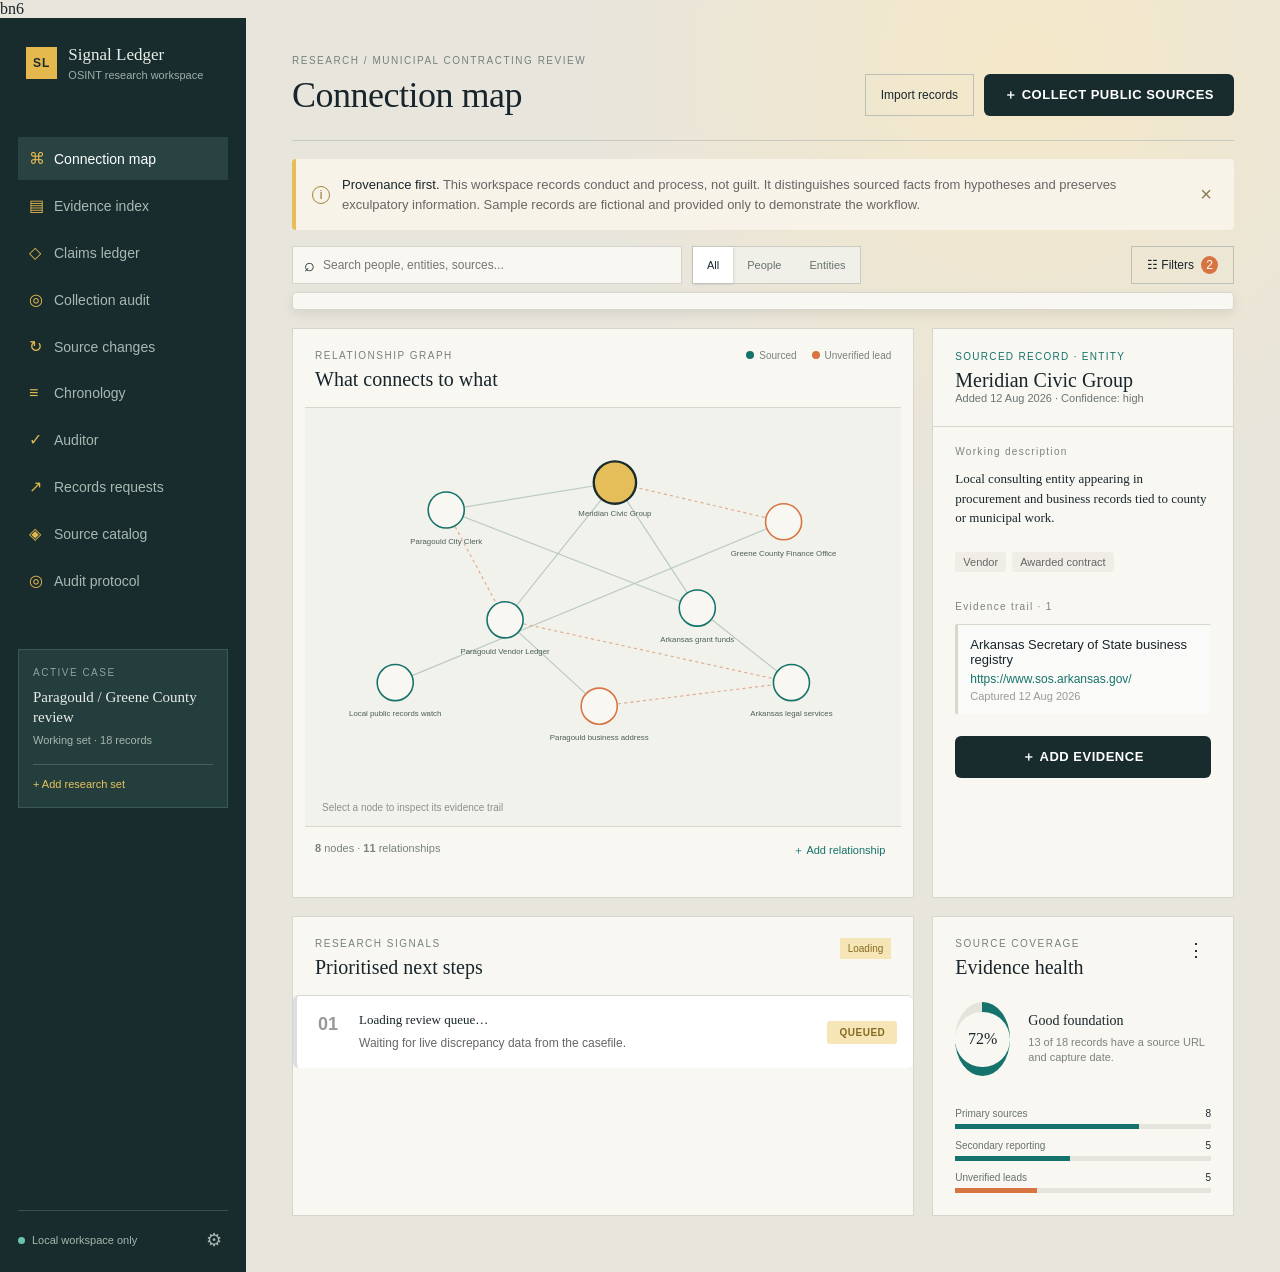
==== index.html @ 36842130 "Initial commit - Corruption Mapper" ====
bn6 <!doctype html>
<html lang="en">
<head>
  <meta charset="UTF-8">
  <meta name="viewport" content="width=device-width, initial-scale=1.0">
  <meta name="description" content="A provenance-first OSINT research workspace for mapping public-record relationships.">
  <title>Signal Ledger | OSINT research workspace</title>
  <link rel="stylesheet" href="style.css">
  <link rel="stylesheet" href="style-professional.css">
  <style>
    .full-view{min-height:500px}.table-wrap{overflow-x:auto;padding:0 22px 22px}table{width:100%;border-collapse:collapse;font:12px Arial,sans-serif;text-align:left}th{font-size:10px;letter-spacing:1px;color:#7b837d;text-transform:uppercase;padding:12px 10px;border-top:1px solid var(--line);border-bottom:1px solid var(--line)}td{padding:16px 10px;border-bottom:1px solid var(--line);color:#65706b;white-space:nowrap}td strong{display:block;color:var(--ink);font-weight:normal}td small{display:block;color:#8a918d;margin-top:5px}.table-status{padding:5px 7px;font-size:10px}.table-status.sourced{background:#dcede5;color:#17675f}.table-status.review{background:#f5e5b7;color:#876a20}.request-grid{display:grid;grid-template-columns:repeat(3,1fr);border-top:1px solid var(--line);margin:0 22px}.request-grid article{padding:24px 20px 26px 0;margin-right:20px;border-right:1px solid var(--line)}.request-grid article:last-child{border-right:0;margin-right:0}.request-step{font:11px Arial,sans-serif;color:#b4a176}.request-grid h3{font-size:18px;font-weight:normal;margin:13px 0 8px}.request-grid p{font:12px/1.55 Arial,sans-serif;color:#707a75;min-height:76px}.request-note{margin:7px 22px 22px;padding:16px;background:#f5edcf;border-left:3px solid #d5a942;font:12px/1.5 Arial,sans-serif;color:#606861}.request-note strong{display:block;color:var(--ink);margin-bottom:5px}.protocol-list{margin:0 22px;border-top:1px solid var(--line)}.protocol-list article{display:flex;gap:20px;align-items:start;padding:18px 0;border-bottom:1px solid var(--line)}.protocol-list article>span{font:11px Arial,sans-serif;color:#b4a176;padding-top:3px}.protocol-list h3{font-size:16px;font-weight:normal;margin:0 0 5px}.protocol-list p{font:12px/1.5 Arial,sans-serif;color:#707a75;margin:0;max-width:720px}.protocol-list .quiet-button{margin-left:auto;white-space:nowrap;padding:8px 10px}@media(max-width:650px){.request-grid{grid-template-columns:1fr}.request-grid article{border-right:0;border-bottom:1px solid var(--line);margin:0;padding-right:0}.request-grid article:last-child{border-bottom:0}.request-grid p{min-height:0}.protocol-list article{display:block}.protocol-list .quiet-button{margin-top:12px}}
  </style>
  <style>
    .search-results{background:var(--paper);border:1px solid var(--line);margin:-10px 0 18px;padding:8px;display:grid;gap:4px;font:11px Arial,sans-serif}.search-result{border:0;border-bottom:1px solid var(--line);background:transparent;text-align:left;padding:9px;cursor:pointer}.search-result:last-child{border-bottom:0}.search-result strong{display:block;color:var(--ink);font-weight:normal}.search-result small{display:block;color:var(--muted);margin-top:3px}.search-results>span{padding:9px;color:var(--muted)}
  </style>
</head>
<body>
  <div id="evidence-modal" class="modal" hidden>
    <div class="modal-content">
      <span class="modal-close">×</span>
      <h2>Add Evidence Record</h2>
      <form id="evidence-form">
        <div class="form-group">
          <label for="evidence-title">Record Title</label>
          <input type="text" id="evidence-title" name="title" placeholder="e.g., City Council Minutes 2026-08" required>
        </div>
        <div class="form-group">
          <label for="evidence-url">Source URL or Document Path</label>
          <input type="url" id="evidence-url" name="url" placeholder="https://example.com/document">
        </div>
        <div class="form-group">
          <label for="evidence-summary">Summary</label>
          <textarea id="evidence-summary" name="summary" placeholder="Brief description of what this record contains and why it matters to your research." rows="3"></textarea>
        </div>
        <div class="form-row">
          <div class="form-group"><label for="evidence-citation-page">Page or timestamp</label><input id="evidence-citation-page" name="citation_page" placeholder="e.g., p. 4 or 12:41"></div>
          <div class="form-group"><label for="evidence-citation-section">Section or item</label><input id="evidence-citation-section" name="citation_section" placeholder="e.g., Agenda item 7"></div>
        </div>
        <div class="form-group"><label for="evidence-citation-excerpt">Exact excerpt</label><textarea id="evidence-citation-excerpt" name="citation_excerpt" placeholder="Quote only the relevant passage; preserve the original record separately." rows="2"></textarea></div>
        <div class="form-group"><label for="evidence-location-label">Public location reference</label><input id="evidence-location-label" name="location_label" placeholder="Public building, parcel, intersection, or map feature"></div>
        <div class="form-row"><div class="form-group"><label for="evidence-latitude">Latitude</label><input id="evidence-latitude" name="latitude" inputmode="decimal" placeholder="e.g., 36.055"></div><div class="form-group"><label for="evidence-longitude">Longitude</label><input id="evidence-longitude" name="longitude" inputmode="decimal" placeholder="e.g., -90.490"></div></div>
        <div class="form-row"><div class="form-group"><label for="evidence-geographic-source">Map or imagery source URL</label><input id="evidence-geographic-source" name="geographic_source_url" type="url" placeholder="Public map, GIS, imagery, or official plan URL"></div><div class="form-group"><label for="evidence-imagery-date">Map or imagery capture date</label><input id="evidence-imagery-date" name="imagery_captured_at" type="date"></div></div>
        <div class="form-row">
          <div class="form-group">
            <label for="evidence-kind">Record Type</label>
            <select id="evidence-kind" name="kind">
              <option value="primary-source">Primary Source (government/official)</option>
              <option value="secondary-reporting">Secondary Reporting (news, analysis)</option>
              <option value="foia-response">FOIA Response</option>
              <option value="personal-observation">Observation</option>
            </select>
          </div>
          <div class="form-group">
            <label for="evidence-protection">Sensitivity Level</label>
            <select id="evidence-protection" name="protection">
              <option value="public">Public</option>
              <option value="restricted">Restricted</option>
              <option value="counsel-only">Counsel Only</option>
            </select>
          </div>
        </div>
        <button type="submit" class="primary-button">＋ Save Evidence Record</button>
      </form>
    </div>
  </div>
  <div id="claim-modal" class="modal" hidden>
    <div class="modal-content">
      <button type="button" class="modal-close" data-action="close-claim-modal" aria-label="Close">×</button>
      <h2>Add Research Claim</h2>
      <form id="claim-form">
        <div class="form-group"><label for="claim-statement">Testable statement or question</label><textarea id="claim-statement" name="statement" rows="3" placeholder="Example: Is there a documented underground passage at this address?" required></textarea></div>
        <div class="form-group"><label for="claim-sources">Supporting evidence</label><select id="claim-sources" name="source_ids" multiple size="4" aria-describedby="claim-sources-help"></select><small id="claim-sources-help">Choose every record that directly supports this question or theory.</small></div>
        <div class="form-group"><label for="claim-alternatives">Alternative explanations</label><textarea id="claim-alternatives" name="alternatives" rows="2" placeholder="What else could explain the same records?"></textarea></div>
        <div class="form-group"><label for="claim-next-test">Next test</label><textarea id="claim-next-test" name="next_test" rows="2" placeholder="Name the document, custodian, inspection, or comparison needed."></textarea></div>
        <div class="form-group"><label for="claim-status">Research status</label><select id="claim-status" name="status"><option value="question">Question</option><option value="working-hypothesis">Working hypothesis</option><option value="finding">Proposed finding (requires review and 2 cited records)</option></select></div>
        <button type="submit" class="primary-button">Save research claim</button>
      </form>
    </div>
  </div>
  <div id="review-modal" class="modal" hidden>
    <div class="modal-content">
      <button type="button" class="modal-close" data-action="close-review-modal" aria-label="Close">×</button>
      <h2>Review Research Claim</h2>
      <form id="review-form">
        <input id="review-claim-id" type="hidden">
        <div class="form-group"><label for="reviewer">Reviewer</label><input id="reviewer" name="reviewer" required></div>
        <div class="form-group"><label for="review-disposition">Disposition</label><select id="review-disposition" name="disposition"><option value="needs-review">Needs review</option><option value="supported">Supported</option><option value="contradicted">Contradicted</option><option value="insufficient-evidence">Insufficient evidence</option><option value="counsel-review">Counsel review</option></select></div>
        <div class="form-group"><label for="review-rationale">Rationale</label><textarea id="review-rationale" name="rationale" rows="2" required></textarea></div>
        <div class="form-group"><label for="review-counterevidence">Counterevidence considered</label><textarea id="review-counterevidence" name="counterevidence" rows="2" required></textarea></div>
        <div class="form-group"><label for="review-next-action">Next action</label><textarea id="review-next-action" name="next_action" rows="2" required></textarea></div>
        <button type="submit" class="primary-button">Record review</button>
      </form>
    </div>
  </div>
  <div id="request-modal" class="modal" hidden>
    <div class="modal-content">
      <button type="button" class="modal-close" data-action="close-request-modal" aria-label="Close">×</button>
      <h2>Add Records Request</h2>
      <form id="request-form">
        <div class="form-row"><div class="form-group"><label for="request-agency">Agency</label><input id="request-agency" name="agency" required></div><div class="form-group"><label for="request-custodian">Custodian</label><input id="request-custodian" name="custodian"></div></div>
        <div class="form-group"><label for="request-description">Records requested</label><textarea id="request-description" name="description" rows="3" placeholder="Identify records, date range, and preferred format. Do not request conclusions." required></textarea></div>
        <div class="form-row"><div class="form-group"><label for="request-date-range">Date range</label><input id="request-date-range" name="date_range" placeholder="YYYY-MM-DD to YYYY-MM-DD"></div><div class="form-group"><label for="request-tracking">Tracking number</label><input id="request-tracking" name="tracking_number"></div></div>
        <div class="form-row"><div class="form-group"><label for="request-submitted">Submitted date</label><input id="request-submitted" name="submitted_at" type="date"></div><div class="form-group"><label for="request-deadline">Response deadline</label><input id="request-deadline" name="deadline" type="date"></div></div>
        <div class="form-row"><div class="form-group"><label for="request-status">Status</label><select id="request-status" name="status"><option value="draft">Draft</option><option value="submitted">Submitted</option><option value="response-received">Response received</option><option value="denied">Denied</option></select></div><div class="form-group"><label for="request-counsel">Counsel review</label><select id="request-counsel" name="counsel_review"><option value="not-requested">Not requested</option><option value="pending">Pending</option><option value="reviewed">Reviewed</option></select></div></div>
        <button type="submit" class="primary-button">Save request log</button>
      </form>
    </div>
  </div>
  <div id="response-evidence-modal" class="modal" hidden>
    <div class="modal-content">
      <button type="button" class="modal-close" data-action="close-response-evidence-modal" aria-label="Close">×</button>
      <h2>Link Preserved Response</h2>
      <form id="response-evidence-form">
        <input id="response-request-id" type="hidden">
        <div class="form-group"><label for="response-evidence-id">Preserved evidence record</label><select id="response-evidence-id" name="evidence_id" required></select></div>
        <button type="submit" class="primary-button">Link response evidence</button>
      </form>
    </div>
  </div>

  <style>
    .modal { position: fixed; top: 0; left: 0; width: 100%; height: 100%; background: rgba(0,0,0,.5); display: flex; align-items: center; justify-content: center; z-index: 1000; }
    .modal-content { background: white; border-radius: 8px; padding: 32px; max-width: 600px; width: 90%; box-shadow: 0 10px 40px rgba(0,0,0,.2); }
    .modal-close { position: absolute; top: 16px; right: 16px; font-size: 28px; cursor: pointer; color: #999; }
    .modal h2 { margin-top: 0; margin-bottom: 24px; font-size: 24px; color: var(--ink); }
    .form-group { margin-bottom: 16px; }
    .form-group label { display: block; font-size: 13px; font-weight: bold; text-transform: uppercase; color: #666; margin-bottom: 6px; letter-spacing: 0.5px; }
    .form-group input, .form-group textarea, .form-group select { width: 100%; padding: 10px; border: 1px solid var(--line); border-radius: 4px; font-family: -apple-system, BlinkMacSystemFont, 'Segoe UI', Arial, sans-serif; font-size: 14px; }
    .form-group textarea { resize: vertical; }
    .form-row { display: grid; grid-template-columns: 1fr 1fr; gap: 16px; }
    .exculpatory-evidence { border-left: 4px solid #17675f; background: #dcede5; }
    .exculpatory-evidence strong::before { content: '✓ '; color: #17675f; }
  </style>

  <div class="app-shell">
    <aside class="sidebar">
      <div class="brand"><span class="brand-mark">SL</span><div><strong>Signal Ledger</strong><span>OSINT research workspace</span></div></div>
      <nav aria-label="Primary navigation">
        <button class="nav-item active" data-view="map"><span>⌘</span>Connection map</button>
        <button class="nav-item" data-view="evidence"><span>▤</span>Evidence index</button>
        <button class="nav-item" data-view="claims"><span>◇</span>Claims ledger</button>
        <button class="nav-item" data-view="audit"><span>◎</span>Collection audit</button>
        <button class="nav-item" data-view="changes"><span>↻</span>Source changes</button>
        <button class="nav-item" data-view="timeline"><span>≡</span>Chronology</button>
        <button class="nav-item" data-view="auditor"><span>✓</span>Auditor</button>
        <button class="nav-item" data-view="requests"><span>↗</span>Records requests</button>
          <button class="nav-item" data-view="sources"><span>◈</span>Source catalog</button>
          <button class="nav-item" data-view="protocol"><span>◎</span>Audit protocol</button>
      </nav>
      <div class="case-card"><span class="eyebrow">ACTIVE CASE</span><strong>Paragould / Greene County review</strong><p>Working set · 18 records</p><button class="case-action">+ Add research set</button></div>
      <div class="sidebar-footer"><span class="status-dot"></span>Local workspace only <button class="icon-button" aria-label="Settings">⚙</button></div>
    </aside>
    <main class="main-content">
      <header class="topbar"><div><span class="eyebrow">RESEARCH / MUNICIPAL CONTRACTING REVIEW</span><h1>Connection map</h1></div><div class="top-actions"><input id="record-file" type="file" accept=".json,.csv" hidden><button class="quiet-button" id="import-records">Import records</button><button class="primary-button" id="trigger-collection-button">＋ Collect public sources</button></div></header>
      <section class="notice"><span class="notice-icon">i</span><p><strong>Provenance first.</strong> This workspace records conduct and process, not guilt. It distinguishes sourced facts from hypotheses and preserves exculpatory information. Sample records are fictional and provided only to demonstrate the workflow.</p><button class="close-notice" aria-label="Dismiss notice">×</button></section>
      <div class="toolbar"><label class="search"><span>⌕</span><input id="search" type="search" placeholder="Search people, entities, sources..." aria-label="Search the research set"></label><div class="segmented"><button class="segment active">All</button><button class="segment">People</button><button class="segment">Entities</button></div><button class="filter-button">☷ Filters <span class="filter-count">2</span></button></div><div id="search-results" class="search-results" hidden></div>
      <div id="map-view" class="view workspace-grid">
        <section class="map-panel panel"><div class="panel-heading"><div><span class="eyebrow">RELATIONSHIP GRAPH</span><h2>What connects to what</h2></div><div class="legend"><span><i class="fact"></i>Sourced</span><span><i class="lead"></i>Unverified lead</span></div></div><div class="graph-wrap"><svg id="graph" viewBox="0 0 760 470" role="img" aria-label="Relationship graph of sample entities"></svg><div class="graph-hint">Select a node to inspect its evidence trail</div></div><div class="map-footer"><span><b id="node-count">8</b> nodes · <b>11</b> relationships</span><button class="text-button">＋ Add relationship</button></div></section>
        <aside class="detail-panel panel"><div id="detail-content"></div></aside>
      </div>
        <section id="sources-view" class="view panel full-view" hidden>
          <div class="panel-heading">
            <div>
              <span class="eyebrow">LAWFUL OSINT SOURCE CATALOG</span>
              <h2>Searchable now · requestable next</h2>
            </div>
            <span class="score" id="source-count">Loading</span>
          </div>
          <div class="table-wrap">
            <table>
              <thead>
                <tr>
                  <th>Source family</th>
                  <th>Category</th>
                  <th>Access</th>
                  <th>Discovery</th>
                  <th>Next lawful route</th>
                </tr>
              </thead>
              <tbody id="source-catalog-body">
                <tr>
                  <td colspan="5">Loading source catalog...</td>
                </tr>
              </tbody>
            </table>
          </div>
        </section>
      <section id="evidence-view" class="view panel full-view" hidden><div class="panel-heading"><div><span class="eyebrow">EVIDENCE INDEX</span><h2>Every claim has a trail</h2></div><div class="top-actions"><input id="evidence-file" type="file" hidden><button id="preserve-file-button" class="quiet-button">Preserve local file</button><button id="add-evidence-button" class="primary-button">＋ Add evidence</button></div></div><div class="table-wrap"><table><thead><tr><th>Record</th><th>Type</th><th>Captured</th><th>Confidence</th><th>Linked nodes</th></tr></thead><tbody><tr><td colspan="5">Loading evidence…</td></tr></tbody></table></div></section>
        <section id="claims-view" class="view panel full-view" hidden><div class="panel-heading"><div><span class="eyebrow">CLAIMS LEDGER</span><h2>Questions, theories, and tested findings</h2></div><div class="top-actions"><button id="print-counsel-packet" class="quiet-button">Open printable packet</button><button id="export-counsel-packet" class="quiet-button">Export counsel packet</button><button id="add-claim-button" class="primary-button">＋ Add claim</button></div></div><div id="research-queue" class="research-queue"><p>Calculating research queue...</p></div><div id="claims-list" class="claim-list"><p>Loading research claims...</p></div></section>
        <section id="audit-view" class="view panel full-view" hidden><div class="panel-heading"><div><span class="eyebrow">AUTOMATED COLLECTION AUDIT</span><h2>Coverage, limits, and duplicate-content checks</h2></div><button id="run-approved-collection" class="primary-button">Run approved collection</button></div><div id="collection-audit" class="claim-list"><p>Loading collection audit...</p></div></section>
        <section id="changes-view" class="view panel full-view" hidden><div class="panel-heading"><div><span class="eyebrow">SOURCE CHANGE DETECTION</span><h2>Observed changes between public captures</h2></div></div><div id="source-changes" class="claim-list"><p>Comparing source captures...</p></div></section>
        <section id="timeline-view" class="view panel full-view" hidden><div class="panel-heading"><div><span class="eyebrow">CASE CHRONOLOGY</span><h2>Collection, evidence, and questions in order</h2></div></div><div id="timeline-list" class="timeline-list"><p>Loading chronology...</p></div></section>
        <section id="auditor-view" class="view panel full-view" hidden><div class="panel-heading"><div><span class="eyebrow">INTEGRITY AUDITOR</span><h2>Append-only audit ledger verification</h2></div><div class="top-actions"><button id="harden-evidence-button" class="quiet-button">Harden local access</button><button id="create-backup-button" class="primary-button">Create verified backup</button></div></div><div id="security-status" class="claim-list"><p>Checking local access...</p></div><div id="backup-status" class="claim-list"><p>Checking backup status...</p></div><div id="auditor-status" class="claim-list"><p>Verifying audit ledger...</p></div></section>
      <section id="requests-view" class="view panel full-view" hidden><div class="panel-heading"><div><span class="eyebrow">ARKANSAS PUBLIC RECORDS ROADMAP</span><h2>Turn an open question into a request</h2></div><span class="score">Verify current rules with counsel</span></div><div class="request-grid"><article><span class="request-step">01</span><h3>Define the record</h3><p>Describe the agency-held record, date range, custodian, and preferred format. Request records, not conclusions about a person.</p><button class="text-button">＋ Start a request</button></article><article><span class="request-step">02</span><h3>Use the right law</h3><p>For Paragould or Greene County, start with an Arkansas public-records request to the record-holding agency. Federal FOIA is for federal agencies.</p><button class="text-button">View jurisdiction notes</button></article><article><span class="request-step">03</span><h3>Preserve the response</h3><p>Log submission time, tracking number, correspondence, fees, redactions, and the exact files received back into the evidence index.</p><button class="text-button">＋ Add request log</button></article></div><div class="table-wrap"><table><thead><tr><th>Record category</th><th>Likely custodian</th><th>Ask for</th><th>Status</th></tr></thead><tbody><tr><td><strong>Contracts and payments</strong></td><td>City of Paragould / Greene County</td><td>Solicitations, bids, scoring, awards, amendments, invoices, payment register</td><td><span class="table-status review">Draft</span></td></tr><tr><td><strong>Meetings and decisions</strong></td><td>City Clerk / County Clerk</td><td>Agendas, minutes, attachments, recordings, attendance, posted notices</td><td><span class="table-status review">Draft</span></td></tr><tr><td><strong>Law-enforcement records</strong></td><td>Police department / Sheriff</td><td>Policies, incident logs, complaints, disciplinary findings, use-of-force records where releasable</td><td><span class="table-status review">Draft</span></td></tr><tr><td><strong>Business entities</strong></td><td>Arkansas Secretary of State</td><td>Formation filings, registered agent history, amendments, annual reports</td><td><span class="table-status sourced">Public search</span></td></tr></tbody></table></div><div class="request-note"><strong>Research guardrail</strong><span>Use exact dates and record descriptions, request segregable non-exempt portions, expect lawful redactions, and preserve denials for attorney review or any available appeal process. This tool is a research organizer, not legal advice.</span></div></section>
      <section id="protocol-view" class="view panel full-view" hidden><div class="panel-heading"><div><span class="eyebrow">FIELD GUIDE / VERIFIED AUDIT</span><h2>Build a case that survives scrutiny</h2></div><span class="score">0 of 8 complete</span></div><div class="protocol-list"><article><span>01</span><div><h3>Write the audit question</h3><p>Choose one testable question, such as whether a procurement followed the published process or whether a disclosed relationship required recusal.</p></div><button class="quiet-button">Open worksheet</button></article><article><span>02</span><div><h3>Freeze the scope</h3><p>Set Paragould and Greene County, a date range, named agencies, and record types. Do not expand scope because a name appears in a document.</p></div><button class="quiet-button">Set scope</button></article><article><span>03</span><div><h3>Collect public social evidence lawfully</h3><p>Capture only publicly viewable posts, complaints, and videos using permitted access. Record the original URL, account name, post time, capture time, platform, and a hash or unchanged download when allowed.</p></div><button class="quiet-button">Add social source</button></article><article><span>04</span><div><h3>Build the source register</h3><p>For every item, record the issuing body, exact URL or file, publication date, capture date, page or paragraph, and local hash when possible.</p></div><button class="quiet-button">Open evidence index</button></article><article><span>05</span><div><h3>Separate fact from inference</h3><p>Label each statement as sourced fact, reasonable inference, or unresolved lead. A complaint, shared address, or meeting is not proof of misconduct.</p></div><button class="quiet-button">Review labels</button></article><article><span>06</span><div><h3>Request the missing records</h3><p>Ask the record custodian for narrowly described public records. Preserve fees, delays, exemptions, redactions, denials, and appeal deadlines.</p></div><button class="quiet-button">Open request roadmap</button></article><article><span>07</span><div><h3>Corroborate independently</h3><p>Confirm important claims with a second primary source, a separate custodian, or an on-the-record response. Log contradictions instead of hiding them.</p></div><button class="quiet-button">Add corroboration</button></article><article><span>08</span><div><h3>Run a pre-publication review</h3><p>Have counsel review privacy, defamation, privilege, sealed records, retaliation risk, platform terms, and the difference between an allegation and a proven finding.</p></div><button class="quiet-button">Create review task</button></article></div></section>
      <section class="view bottom-grid"><div class="panel signal-panel"><div class="panel-heading"><div><span class="eyebrow">RESEARCH SIGNALS</span><h2>Prioritised next steps</h2></div><span class="score" id="discrepancy-count">Loading</span></div><div id="discrepancy-list" class="signal-list"><article><span class="signal-number">01</span><div><strong>Loading review queue…</strong><p>Waiting for live discrepancy data from the casefile.</p></div><span class="priority medium">Queued</span></article></div></div><div class="panel coverage-panel"><div class="panel-heading"><div><span class="eyebrow">SOURCE COVERAGE</span><h2>Evidence health</h2></div><button class="icon-button" aria-label="More source coverage options">⋮</button></div><div class="coverage-row"><div class="donut"><span>72%</span></div><div><strong>Good foundation</strong><p>13 of 18 records have a source URL and capture date.</p></div></div><div class="coverage-bars"><div><span>Primary sources <b>8</b></span><i><em style="width:72%"></em></i></div><div><span>Secondary reporting <b>5</b></span><i><em style="width:45%"></em></i></div><div><span>Unverified leads <b>5</b></span><i><em class="orange" style="width:32%"></em></i></div></div></div></section>
    </main>
  </div>
  <script src="app-professional.js"></script>
</body>
</html>
---- style.css ----
:root{font-family:Georgia,'Times New Roman',serif;color:#18252b;background:#e8e5dc;--ink:#18252b;--muted:#6b7474;--line:#d8d7ce;--paper:#f8f7f2;--teal:#16736b;--orange:#d77442;--yellow:#e8bd55}*{box-sizing:border-box}body{margin:0;background:radial-gradient(circle at 80% 5%,#f4e8c8 0,transparent 28%),#e8e5dc}.app-shell{display:flex;min-height:100vh}.sidebar{width:246px;background:#192c2d;color:#e8eee8;padding:27px 18px 20px;display:flex;flex-direction:column}.brand{display:flex;gap:11px;align-items:center;margin:0 8px 54px}.brand-mark{background:#e5b84e;color:#192c2d;font:700 12px Arial,sans-serif;letter-spacing:1px;padding:9px 7px}.brand strong{display:block;font-size:17px;font-weight:normal}.brand span:not(.brand-mark){display:block;color:#9eafaa;font:11px Arial,sans-serif;margin-top:4px}.nav-item{width:100%;border:0;background:transparent;color:#a9b8b2;text-align:left;font:14px Arial,sans-serif;padding:12px 11px;margin:2px 0;cursor:pointer}.nav-item span{display:inline-block;width:25px;color:#e1b74f;font-size:16px}.nav-item.active{background:#284342;color:#fff}.case-card{margin-top:45px;padding:17px 14px;background:#243d3d;border:1px solid #3c5a54}.eyebrow{font:10px Arial,sans-serif;letter-spacing:1.5px;color:#77817e}.sidebar .eyebrow{color:#8fa39b}.case-card strong{display:block;font-weight:normal;font-size:15px;line-height:1.3;margin-top:10px}.case-card p{font:11px Arial,sans-serif;color:#a7b6ae;margin:7px 0 18px}.case-action{border:0;border-top:1px solid #46605a;background:none;color:#e6c55c;padding:13px 0 0;width:100%;text-align:left;font:11px Arial,sans-serif}.sidebar-footer{margin-top:auto;border-top:1px solid #39504c;padding-top:17px;color:#a7b6ae;font:11px Arial,sans-serif;display:flex;align-items:center;gap:7px}.status-dot{width:7px;height:7px;background:#6bc5a9;border-radius:50%}.icon-button{border:0;background:transparent;color:inherit;font-size:18px;cursor:pointer}.sidebar-footer .icon-button{margin-left:auto}.main-content{flex:1;padding:37px 46px 56px;max-width:1500px;margin:auto}.topbar{display:flex;justify-content:space-between;align-items:end;border-bottom:1px solid #c9cbc0;padding-bottom:24px}.topbar h1{font-size:36px;font-weight:normal;margin:8px 0 0;letter-spacing:-.5px}.top-actions{display:flex;gap:10px}.quiet-button,.primary-button,.filter-button{padding:11px 15px;border:1px solid #bbc1b7;background:transparent;color:var(--ink);font:12px Arial,sans-serif;cursor:pointer}.primary-button{background:#d8ad45;border-color:#d8ad45}.notice{margin:18px 0 20px;display:flex;align-items:center;gap:12px;padding:12px 15px;background:#f5edcf;border-left:3px solid #d5a942;font:12px Arial,sans-serif}.notice p{margin:0;flex:1;color:#58605d}.notice strong{color:var(--ink)}.notice-icon{border:1px solid #a4873d;border-radius:50%;width:18px;height:18px;text-align:center;line-height:17px;color:#8a6d25}.close-notice{border:0;background:none;font-size:20px;color:#8a7c53}.toolbar{display:flex;gap:10px;margin-bottom:18px}.search{display:flex;align-items:center;gap:8px;background:var(--paper);border:1px solid #d3d4cb;padding:0 11px;width:min(390px,100%);font:18px Arial,sans-serif}.search input{border:0;outline:0;background:none;padding:11px 0;width:100%;font:12px Arial,sans-serif}.segmented{display:flex;border:1px solid #c9cbc1;background:#f0f0e9}.segment{border:0;background:transparent;padding:0 14px;font:11px Arial,sans-serif;color:#68716e}.segment.active{background:#fff;color:var(--ink);box-shadow:0 1px 3px #bbb}.filter-button{margin-left:auto}.filter-count{background:#d77442;color:#fff;border-radius:50%;padding:2px 5px;margin-left:4px}.workspace-grid{display:grid;grid-template-columns:minmax(0,1.65fr) minmax(280px,.8fr);gap:18px}.panel{background:var(--paper);border:1px solid #d5d6ce}.map-panel{min-height:570px}.panel-heading{display:flex;justify-content:space-between;align-items:start;padding:21px 22px 16px}.panel h2{font-size:20px;font-weight:normal;margin:7px 0 0}.legend{display:flex;gap:15px;font:10px Arial,sans-serif;color:#79817e}.legend i{display:inline-block;width:8px;height:8px;border-radius:50%;margin-right:5px;background:var(--teal)}.legend i.lead{background:var(--orange)}.graph-wrap{position:relative;margin:0 12px;background:#f1f2eb;border-top:1px solid var(--line);border-bottom:1px solid var(--line);height:420px}.graph-hint{position:absolute;bottom:13px;left:17px;color:#8a928d;font:10px Arial,sans-serif}.graph-footer,.map-footer{display:flex;justify-content:space-between;padding:15px 22px;font:11px Arial,sans-serif;color:#79817d}.text-button{border:0;background:none;color:var(--teal);font:11px Arial,sans-serif}.detail-panel{min-height:570px}.detail-top{padding:22px;border-bottom:1px solid var(--line)}.detail-type{font:10px Arial,sans-serif;letter-spacing:1.3px;color:var(--teal)}.detail-title{font-size:25px;font-weight:normal;margin:9px 0 7px}.detail-meta{font:11px Arial,sans-serif;color:var(--muted)}.detail-body{padding:19px 22px}.detail-body h3{font:10px Arial,sans-serif;letter-spacing:1.3px;margin:0 0 12px;color:#7b837d}.detail-body p{font:13px/1.5 Georgia,serif;margin:0 0 20px}.tag{display:inline-block;padding:5px 7px;background:#dcede5;color:#17675f;font:10px Arial,sans-serif;margin:0 4px 6px 0}.evidence-item{border-top:1px solid var(--line);padding:13px 0}.evidence-item strong{display:block;font:12px Arial,sans-serif}.evidence-item a{display:block;color:var(--teal);font:11px Arial,sans-serif;margin-top:5px;white-space:nowrap;overflow:hidden;text-overflow:ellipsis}.evidence-item small{display:block;color:#8a918d;font:10px Arial,sans-serif;margin-top:6px}.bottom-grid{display:grid;grid-template-columns:1.65fr .8fr;gap:18px;margin-top:18px}.score{background:#f5e5b7;color:#876a20;font:10px Arial,sans-serif;padding:5px 8px}.signal-list article{display:flex;gap:15px;align-items:start;border-top:1px solid var(--line);padding:14px 22px}.signal-number{font:11px Arial,sans-serif;color:#b4a176}.signal-list strong{font-size:14px;font-weight:normal}.signal-list p{margin:5px 0 0;color:#737a76;font:11px/1.4 Arial,sans-serif}.priority{margin-left:auto;font:10px Arial,sans-serif;padding:5px 7px}.priority.high{background:#f4dcd2;color:#a95031}.priority.medium{background:#f5e9c8;color:#94721e}.priority.low{background:#deebe4;color:#397064}.coverage-row{display:flex;gap:18px;align-items:center;padding:7px 22px 21px}.donut{width:74px;height:74px;border-radius:50%;background:conic-gradient(var(--teal) 0 72%,#e4e4dc 72%);display:grid;place-items:center}.donut:after{content:'';grid-area:1/1;background:var(--paper);width:55px;height:55px;border-radius:50%}.donut span{grid-area:1/1;z-index:1;font:16px Georgia}.coverage-row strong{font-size:14px;font-weight:normal}.coverage-row p{font:11px/1.4 Arial,sans-serif;color:#7b837d;margin:6px 0 0}.coverage-bars{padding:0 22px 22px}.coverage-bars div{margin-top:11px}.coverage-bars span{display:flex;justify-content:space-between;font:10px Arial,sans-serif;color:#68716e}.coverage-bars b{font-weight:normal;color:var(--ink)}.coverage-bars i{display:block;background:#e5e5dd;height:5px;margin-top:5px}.coverage-bars em{display:block;background:var(--teal);height:100%}.coverage-bars em.orange{background:var(--orange)}svg .edge{stroke:#bacac2;stroke-width:1.5}svg .edge.lead{stroke:#e1ad91;stroke-dasharray:4 4}svg .node{cursor:pointer;transition:transform .2s}svg .node:hover{transform:scale(1.08);transform-origin:center}svg .node circle{fill:#f8f7f2;stroke:var(--teal);stroke-width:2}svg .node.lead circle{stroke:var(--orange)}svg .node.selected circle{fill:#e5bd59;stroke:#182c2d;stroke-width:3}svg text{font-family:Arial,sans-serif;fill:#263a38;font-size:11px}svg .node-label{font-size:10px;fill:#4e5e5a} @media(max-width:950px){.sidebar{width:205px}.main-content{padding:27px 24px}.workspace-grid,.bottom-grid{grid-template-columns:1fr}.detail-panel{min-height:0}.map-panel{min-height:0}}@media(max-width:650px){.app-shell{display:block}.sidebar{width:100%;padding:15px 16px}.brand{margin:0 0 15px}.sidebar nav{display:flex;overflow:auto}.nav-item{white-space:nowrap;width:auto;margin-right:4px}.case-card,.sidebar-footer{display:none}.main-content{padding:22px 14px}.topbar{align-items:start;gap:15px}.topbar h1{font-size:29px}.top-actions{flex-direction:column}.top-actions .quiet-button{display:none}.notice{align-items:start}.toolbar{flex-wrap:wrap}.search{width:100%}.filter-button{margin-left:0}.graph-wrap{height:350px}.map-panel{overflow:hidden}.legend{display:none}}
---- style-professional.css ----
/* Professional Signal Ledger Styling - Lawyer-Ready UI */

/* Modal Styling */
.modal {
  position: fixed;
  top: 0;
  left: 0;
  width: 100%;
  height: 100%;
  background: rgba(0, 0, 0, 0.6);
  display: flex;
  align-items: center;
  justify-content: center;
  z-index: 1000;
  backdrop-filter: blur(2px);
}

.modal[hidden] {
  display: none;
}

.modal-content {
  background: white;
  border-radius: 12px;
  padding: 40px;
  max-width: 700px;
  width: 90%;
  box-shadow: 0 20px 60px rgba(0, 0, 0, 0.3);
  position: relative;
}

.modal-close {
  position: absolute;
  top: 20px;
  right: 24px;
  font-size: 32px;
  cursor: pointer;
  color: #999;
  font-weight: 300;
  transition: color 0.2s;
}

.modal-close:hover {
  color: #333;
}

.modal h2 {
  margin: 0 0 28px;
  font-size: 28px;
  color: var(--ink);
  font-weight: normal;
  letter-spacing: -0.5px;
}

/* Form Styling */
.form-group {
  margin-bottom: 20px;
}

.form-group label {
  display: block;
  font-size: 12px;
  font-weight: bold;
  text-transform: uppercase;
  color: #666;
  margin-bottom: 8px;
  letter-spacing: 0.5px;
}

.form-group input,
.form-group textarea,
.form-group select {
  width: 100%;
  padding: 12px;
  border: 1px solid var(--line);
  border-radius: 6px;
  font-family: -apple-system, BlinkMacSystemFont, 'Segoe UI', Arial, sans-serif;
  font-size: 14px;
  color: var(--ink);
  background: white;
  transition: border-color 0.2s;
}

.form-group input:focus,
.form-group textarea:focus,
.form-group select:focus {
  outline: none;
  border-color: var(--teal);
  box-shadow: 0 0 0 3px rgba(22, 115, 107, 0.1);
}

.form-group textarea {
  resize: vertical;
  min-height: 80px;
  font-family: -apple-system, BlinkMacSystemFont, 'Segoe UI', Arial, sans-serif;
}

.form-row {
  display: grid;
  grid-template-columns: 1fr 1fr;
  gap: 20px;
}

@media (max-width: 600px) {
  .form-row {
    grid-template-columns: 1fr;
  }
}

/* Exculpatory Evidence Highlighting */
.exculpatory-evidence {
  border-left: 4px solid #17675f;
  background: #dcede5;
  position: relative;
}

.exculpatory-evidence::before {
  content: '✓';
  position: absolute;
  left: 12px;
  top: 12px;
  color: #17675f;
  font-weight: bold;
  font-size: 18px;
}

.exculpatory-evidence strong::before {
  content: '';
}

.exculpatory-evidence .signal-number {
  color: #17675f;
  font-weight: bold;
}

.priority.exculpatory {
  background: #17675f;
  color: white;
}

/* Table Enhancements */
table tbody tr:hover {
  background: #f5f3eb;
}

.table-status {
  display: inline-block;
  padding: 6px 10px;
  border-radius: 3px;
  font-size: 11px;
  font-weight: bold;
  text-transform: uppercase;
  letter-spacing: 0.5px;
}

.table-status.sourced {
  background: #dcede5;
  color: #17675f;
}

.table-status.review {
  background: #f5e5b7;
  color: #876a20;
}

.table-status.restricted {
  background: #f0d9d9;
  color: #8b3a3a;
}

/* Evidence Tags */
.tag {
  display: inline-block;
  background: #f0ede7;
  color: #666;
  padding: 4px 8px;
  border-radius: 3px;
  font-size: 11px;
  margin-right: 6px;
  margin-top: 4px;
}

.claim-list {
  display: grid;
  gap: 12px;
  padding: 0 22px 22px;
}

.research-queue {
  margin: 0 22px 18px;
  padding: 14px 16px;
  background: #f5edcf;
  border-left: 3px solid #d5a942;
  font-size: 12px;
}

.research-queue h3 {
  margin: 0 0 8px;
  font-size: 13px;
  font-weight: normal;
}

.research-queue ol {
  margin: 0;
  padding-left: 20px;
}

.research-queue li {
  margin: 8px 0;
  color: #53605a;
}

.timeline-list {
  display: grid;
  gap: 0;
  padding: 0 22px 22px;
}

.timeline-event {
  border-left: 3px solid var(--line);
  padding: 0 0 18px 16px;
  margin-left: 8px;
}

.timeline-event:last-child {
  padding-bottom: 0;
}

.timeline-event h3 {
  margin: 8px 0 5px;
  font-size: 15px;
  font-weight: normal;
}

.timeline-event p,
.timeline-event time {
  color: #65706b;
  font-size: 12px;
  line-height: 1.5;
}

.timeline-event time {
  display: block;
}

.source-diff {
  max-height: 360px;
  overflow: auto;
  white-space: pre-wrap;
  background: #f6f5f0;
  border: 1px solid var(--line);
  padding: 12px;
  font: 12px/1.45 ui-monospace, SFMono-Regular, Menlo, monospace;
  color: #39443f;
}

.claim-record {
  border: 1px solid var(--line);
  border-left: 4px solid #d5a942;
  padding: 16px;
}

.claim-record.finding {
  border-left-color: #17675f;
}

.claim-record.contradicted {
  border-left-color: #8b3a3a;
}

.claim-record h3 {
  margin: 10px 0;
  font-size: 16px;
  font-weight: normal;
}

.claim-record p {
  margin: 7px 0 0;
  color: #65706b;
  font-size: 12px;
  line-height: 1.5;
}

/* Discrepancy Signals */
.signal-list article {
  display: flex;
  gap: 16px;
  align-items: stretch;
  padding: 16px;
  background: white;
  border-radius: 6px;
  border-left: 4px solid #ddd;
  margin-bottom: 12px;
  transition: all 0.2s;
}

.signal-list article:hover {
  box-shadow: 0 2px 8px rgba(0, 0, 0, 0.08);
}

.signal-number {
  font-size: 18px;
  font-weight: bold;
  color: #999;
  min-width: 30px;
  text-align: center;
  padding-top: 2px;
}

.signal-list article > div {
  flex: 1;
}

.signal-list strong {
  display: block;
  color: var(--ink);
  font-size: 13px;
  margin-bottom: 6px;
  font-weight: normal;
}

.signal-list p {
  margin: 0;
  color: #666;
  font-size: 12px;
  line-height: 1.5;
}

.priority {
  display: inline-block;
  padding: 6px 12px;
  border-radius: 3px;
  font-size: 10px;
  font-weight: bold;
  text-transform: uppercase;
  letter-spacing: 0.5px;
  white-space: nowrap;
  align-self: center;
}

.priority.high {
  background: #f0d9d9;
  color: #8b3a3a;
}

.priority.medium {
  background: #f5e5b7;
  color: #876a20;
}

.priority.low {
  background: #dcede5;
  color: #17675f;
}

/* Professional Badge Styling */
.evidence-item {
  padding: 12px;
  background: #fafaf8;
  border-left: 3px solid var(--line);
  margin-bottom: 10px;
  border-radius: 2px;
}

.evidence-item strong {
  display: block;
  color: var(--ink);
  font-weight: normal;
  margin-bottom: 4px;
  font-size: 13px;
}

.evidence-item a {
  color: var(--teal);
  text-decoration: none;
  font-size: 12px;
  word-break: break-all;
}

.evidence-item a:hover {
  text-decoration: underline;
}

.evidence-item small {
  display: block;
  color: #999;
  font-size: 11px;
  margin-top: 4px;
}

/* Professional Buttons */
button.primary-button {
  background: #192c2d;
  color: white;
  border: 0;
  padding: 12px 20px;
  border-radius: 6px;
  font-size: 13px;
  font-weight: bold;
  cursor: pointer;
  text-transform: uppercase;
  letter-spacing: 0.5px;
  transition: all 0.2s;
}

button.primary-button:hover {
  background: #0d1617;
  box-shadow: 0 4px 12px rgba(0, 0, 0, 0.15);
}

button.primary-button:active {
  transform: translateY(1px);
}

/* Notice/Alert Styling */
.notice {
  background: #f8f3e8;
  border-left: 4px solid #e8bd55;
  padding: 16px;
  margin-bottom: 16px;
  border-radius: 4px;
}

.notice strong {
  color: var(--ink);
  font-weight: normal;
}

.notice p {
  margin: 0;
  color: #666;
  font-size: 13px;
  line-height: 1.5;
}

/* Audit Trail / Professional Features */
.audit-badge {
  display: inline-block;
  background: #dcede5;
  color: #17675f;
  padding: 4px 8px;
  border-radius: 3px;
  font-size: 10px;
  font-weight: bold;
  text-transform: uppercase;
  letter-spacing: 0.5px;
  margin-left: 8px;
}

/* Search Results Professional Styling */
.search-results {
  background: white;
  border: 1px solid var(--line);
  margin: -10px 0 18px;
  padding: 8px;
  display: grid;
  gap: 4px;
  font-size: 12px;
  border-radius: 4px;
  box-shadow: 0 4px 12px rgba(0, 0, 0, 0.08);
}

.search-result {
  border: 0;
  border-bottom: 1px solid var(--line);
  background: transparent;
  text-align: left;
  padding: 10px;
  cursor: pointer;
  transition: background 0.1s;
}

.search-result:hover {
  background: #f8f7f2;
}

.search-result:last-child {
  border-bottom: 0;
}

.search-result strong {
  display: block;
  color: var(--ink);
  font-weight: normal;
  margin-bottom: 3px;
}

.search-result small {
  display: block;
  color: #999;
  margin-top: 3px;
}

/* Responsive Adjustments */
@media (max-width: 768px) {
  .modal-content {
    padding: 32px;
    max-width: 90%;
  }
  
  .form-row {
    grid-template-columns: 1fr;
  }
}
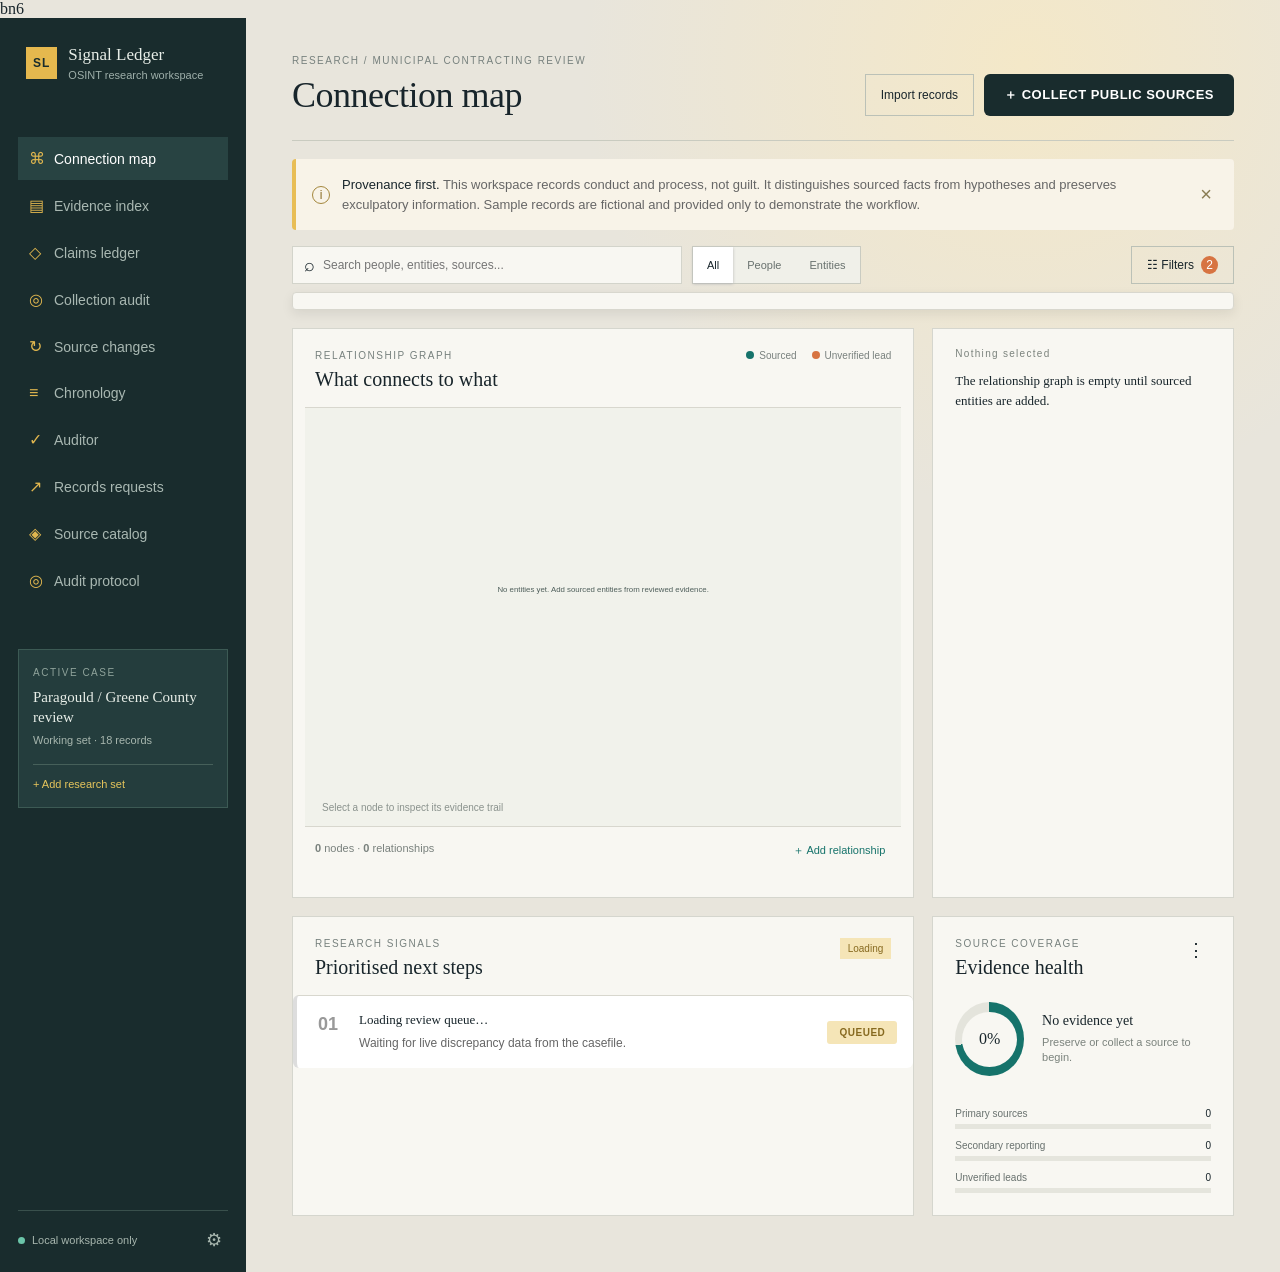
==== commit 9ab8315e: "Remove placeholder data and add live FOIA planner - Remove hardcoded demo graph, fake coverage stats" ====
--- a/index.html
+++ b/index.html
@@ -155,7 +155,7 @@
       <section class="notice"><span class="notice-icon">i</span><p><strong>Provenance first.</strong> This workspace records conduct and process, not guilt. It distinguishes sourced facts from hypotheses and preserves exculpatory information. Sample records are fictional and provided only to demonstrate the workflow.</p><button class="close-notice" aria-label="Dismiss notice">×</button></section>
       <div class="toolbar"><label class="search"><span>⌕</span><input id="search" type="search" placeholder="Search people, entities, sources..." aria-label="Search the research set"></label><div class="segmented"><button class="segment active">All</button><button class="segment">People</button><button class="segment">Entities</button></div><button class="filter-button">☷ Filters <span class="filter-count">2</span></button></div><div id="search-results" class="search-results" hidden></div>
       <div id="map-view" class="view workspace-grid">
-        <section class="map-panel panel"><div class="panel-heading"><div><span class="eyebrow">RELATIONSHIP GRAPH</span><h2>What connects to what</h2></div><div class="legend"><span><i class="fact"></i>Sourced</span><span><i class="lead"></i>Unverified lead</span></div></div><div class="graph-wrap"><svg id="graph" viewBox="0 0 760 470" role="img" aria-label="Relationship graph of sample entities"></svg><div class="graph-hint">Select a node to inspect its evidence trail</div></div><div class="map-footer"><span><b id="node-count">8</b> nodes · <b>11</b> relationships</span><button class="text-button">＋ Add relationship</button></div></section>
+        <section class="map-panel panel"><div class="panel-heading"><div><span class="eyebrow">RELATIONSHIP GRAPH</span><h2>What connects to what</h2></div><div class="legend"><span><i class="fact"></i>Sourced</span><span><i class="lead"></i>Unverified lead</span></div></div><div class="graph-wrap"><svg id="graph" viewBox="0 0 760 470" role="img" aria-label="Relationship graph of sourced entities"></svg><div class="graph-hint">Select a node to inspect its evidence trail</div></div><div class="map-footer"><span><b id="node-count">0</b> nodes · <b id="edge-count">0</b> relationships</span><button class="text-button">＋ Add relationship</button></div></section>
         <aside class="detail-panel panel"><div id="detail-content"></div></aside>
       </div>
         <section id="sources-view" class="view panel full-view" hidden>
@@ -191,9 +191,9 @@
         <section id="changes-view" class="view panel full-view" hidden><div class="panel-heading"><div><span class="eyebrow">SOURCE CHANGE DETECTION</span><h2>Observed changes between public captures</h2></div></div><div id="source-changes" class="claim-list"><p>Comparing source captures...</p></div></section>
         <section id="timeline-view" class="view panel full-view" hidden><div class="panel-heading"><div><span class="eyebrow">CASE CHRONOLOGY</span><h2>Collection, evidence, and questions in order</h2></div></div><div id="timeline-list" class="timeline-list"><p>Loading chronology...</p></div></section>
         <section id="auditor-view" class="view panel full-view" hidden><div class="panel-heading"><div><span class="eyebrow">INTEGRITY AUDITOR</span><h2>Append-only audit ledger verification</h2></div><div class="top-actions"><button id="harden-evidence-button" class="quiet-button">Harden local access</button><button id="create-backup-button" class="primary-button">Create verified backup</button></div></div><div id="security-status" class="claim-list"><p>Checking local access...</p></div><div id="backup-status" class="claim-list"><p>Checking backup status...</p></div><div id="auditor-status" class="claim-list"><p>Verifying audit ledger...</p></div></section>
-      <section id="requests-view" class="view panel full-view" hidden><div class="panel-heading"><div><span class="eyebrow">ARKANSAS PUBLIC RECORDS ROADMAP</span><h2>Turn an open question into a request</h2></div><span class="score">Verify current rules with counsel</span></div><div class="request-grid"><article><span class="request-step">01</span><h3>Define the record</h3><p>Describe the agency-held record, date range, custodian, and preferred format. Request records, not conclusions about a person.</p><button class="text-button">＋ Start a request</button></article><article><span class="request-step">02</span><h3>Use the right law</h3><p>For Paragould or Greene County, start with an Arkansas public-records request to the record-holding agency. Federal FOIA is for federal agencies.</p><button class="text-button">View jurisdiction notes</button></article><article><span class="request-step">03</span><h3>Preserve the response</h3><p>Log submission time, tracking number, correspondence, fees, redactions, and the exact files received back into the evidence index.</p><button class="text-button">＋ Add request log</button></article></div><div class="table-wrap"><table><thead><tr><th>Record category</th><th>Likely custodian</th><th>Ask for</th><th>Status</th></tr></thead><tbody><tr><td><strong>Contracts and payments</strong></td><td>City of Paragould / Greene County</td><td>Solicitations, bids, scoring, awards, amendments, invoices, payment register</td><td><span class="table-status review">Draft</span></td></tr><tr><td><strong>Meetings and decisions</strong></td><td>City Clerk / County Clerk</td><td>Agendas, minutes, attachments, recordings, attendance, posted notices</td><td><span class="table-status review">Draft</span></td></tr><tr><td><strong>Law-enforcement records</strong></td><td>Police department / Sheriff</td><td>Policies, incident logs, complaints, disciplinary findings, use-of-force records where releasable</td><td><span class="table-status review">Draft</span></td></tr><tr><td><strong>Business entities</strong></td><td>Arkansas Secretary of State</td><td>Formation filings, registered agent history, amendments, annual reports</td><td><span class="table-status sourced">Public search</span></td></tr></tbody></table></div><div class="request-note"><strong>Research guardrail</strong><span>Use exact dates and record descriptions, request segregable non-exempt portions, expect lawful redactions, and preserve denials for attorney review or any available appeal process. This tool is a research organizer, not legal advice.</span></div></section>
+      <section id="requests-view" class="view panel full-view" hidden><div class="panel-heading"><div><span class="eyebrow">ARKANSAS PUBLIC RECORDS ROADMAP</span><h2>Turn an open question into a request</h2></div><span class="score">Verify current rules with counsel</span></div><div class="request-grid"><article><span class="request-step">01</span><h3>Define the record</h3><p>Describe the agency-held record, date range, custodian, and preferred format. Request records, not conclusions about a person.</p><button class="text-button">＋ Start a request</button></article><article><span class="request-step">02</span><h3>Use the right law</h3><p>For Paragould or Greene County, start with an Arkansas public-records request to the record-holding agency. Federal FOIA is for federal agencies.</p><button class="text-button">View jurisdiction notes</button></article><article><span class="request-step">03</span><h3>Preserve the response</h3><p>Log submission time, tracking number, correspondence, fees, redactions, and the exact files received back into the evidence index.</p><button class="text-button">＋ Add request log</button></article></div><div id="foia-plan" class="foia-plan"><p>Loading suggested records requests…</p></div><h3 class="foia-log-heading">Request log</h3><div class="table-wrap"><table><thead><tr><th>Records requested</th><th>Agency</th><th>Custodian</th><th>Status</th></tr></thead><tbody><tr><td colspan="4">No requests logged yet. Use the plan above to draft your first request.</td></tr></tbody></table></div><div class="request-note"><strong>Research guardrail</strong><span>Use exact dates and record descriptions, request segregable non-exempt portions, expect lawful redactions, and preserve denials for attorney review or any available appeal process. This tool is a research organizer, not legal advice.</span></div></section>
       <section id="protocol-view" class="view panel full-view" hidden><div class="panel-heading"><div><span class="eyebrow">FIELD GUIDE / VERIFIED AUDIT</span><h2>Build a case that survives scrutiny</h2></div><span class="score">0 of 8 complete</span></div><div class="protocol-list"><article><span>01</span><div><h3>Write the audit question</h3><p>Choose one testable question, such as whether a procurement followed the published process or whether a disclosed relationship required recusal.</p></div><button class="quiet-button">Open worksheet</button></article><article><span>02</span><div><h3>Freeze the scope</h3><p>Set Paragould and Greene County, a date range, named agencies, and record types. Do not expand scope because a name appears in a document.</p></div><button class="quiet-button">Set scope</button></article><article><span>03</span><div><h3>Collect public social evidence lawfully</h3><p>Capture only publicly viewable posts, complaints, and videos using permitted access. Record the original URL, account name, post time, capture time, platform, and a hash or unchanged download when allowed.</p></div><button class="quiet-button">Add social source</button></article><article><span>04</span><div><h3>Build the source register</h3><p>For every item, record the issuing body, exact URL or file, publication date, capture date, page or paragraph, and local hash when possible.</p></div><button class="quiet-button">Open evidence index</button></article><article><span>05</span><div><h3>Separate fact from inference</h3><p>Label each statement as sourced fact, reasonable inference, or unresolved lead. A complaint, shared address, or meeting is not proof of misconduct.</p></div><button class="quiet-button">Review labels</button></article><article><span>06</span><div><h3>Request the missing records</h3><p>Ask the record custodian for narrowly described public records. Preserve fees, delays, exemptions, redactions, denials, and appeal deadlines.</p></div><button class="quiet-button">Open request roadmap</button></article><article><span>07</span><div><h3>Corroborate independently</h3><p>Confirm important claims with a second primary source, a separate custodian, or an on-the-record response. Log contradictions instead of hiding them.</p></div><button class="quiet-button">Add corroboration</button></article><article><span>08</span><div><h3>Run a pre-publication review</h3><p>Have counsel review privacy, defamation, privilege, sealed records, retaliation risk, platform terms, and the difference between an allegation and a proven finding.</p></div><button class="quiet-button">Create review task</button></article></div></section>
-      <section class="view bottom-grid"><div class="panel signal-panel"><div class="panel-heading"><div><span class="eyebrow">RESEARCH SIGNALS</span><h2>Prioritised next steps</h2></div><span class="score" id="discrepancy-count">Loading</span></div><div id="discrepancy-list" class="signal-list"><article><span class="signal-number">01</span><div><strong>Loading review queue…</strong><p>Waiting for live discrepancy data from the casefile.</p></div><span class="priority medium">Queued</span></article></div></div><div class="panel coverage-panel"><div class="panel-heading"><div><span class="eyebrow">SOURCE COVERAGE</span><h2>Evidence health</h2></div><button class="icon-button" aria-label="More source coverage options">⋮</button></div><div class="coverage-row"><div class="donut"><span>72%</span></div><div><strong>Good foundation</strong><p>13 of 18 records have a source URL and capture date.</p></div></div><div class="coverage-bars"><div><span>Primary sources <b>8</b></span><i><em style="width:72%"></em></i></div><div><span>Secondary reporting <b>5</b></span><i><em style="width:45%"></em></i></div><div><span>Unverified leads <b>5</b></span><i><em class="orange" style="width:32%"></em></i></div></div></div></section>
+      <section class="view bottom-grid"><div class="panel signal-panel"><div class="panel-heading"><div><span class="eyebrow">RESEARCH SIGNALS</span><h2>Prioritised next steps</h2></div><span class="score" id="discrepancy-count">Loading</span></div><div id="discrepancy-list" class="signal-list"><article><span class="signal-number">01</span><div><strong>Loading review queue…</strong><p>Waiting for live discrepancy data from the casefile.</p></div><span class="priority medium">Queued</span></article></div></div><div class="panel coverage-panel"><div class="panel-heading"><div><span class="eyebrow">SOURCE COVERAGE</span><h2>Evidence health</h2></div><button class="icon-button" aria-label="More source coverage options">⋮</button></div><div class="coverage-row"><div class="donut"><span id="coverage-percent">0%</span></div><div><strong id="coverage-headline">No evidence yet</strong><p id="coverage-detail">Preserve or collect a source to begin.</p></div></div><div class="coverage-bars"><div><span>Primary sources <b id="coverage-primary-count">0</b></span><i><em id="coverage-primary-bar" style="width:0%"></em></i></div><div><span>Secondary reporting <b id="coverage-secondary-count">0</b></span><i><em id="coverage-secondary-bar" style="width:0%"></em></i></div><div><span>Unverified leads <b id="coverage-lead-count">0</b></span><i><em id="coverage-lead-bar" class="orange" style="width:0%"></em></i></div></div></div></section>
     </main>
   </div>
   <script src="app-professional.js"></script>
--- a/style-professional.css
+++ b/style-professional.css
@@ -502,3 +502,9 @@
     grid-template-columns: 1fr;
   }
 }
+
+.foia-plan { margin: 18px 0; }
+.foia-agency { border: 1px solid var(--line, #d9dde3); border-radius: 8px; padding: 10px 14px; margin-bottom: 10px; }
+.foia-agency > summary { cursor: pointer; }
+.foia-item { border-top: 1px solid var(--line, #e5e8ec); padding: 10px 0; }
+.foia-log-heading { margin: 22px 0 8px; }
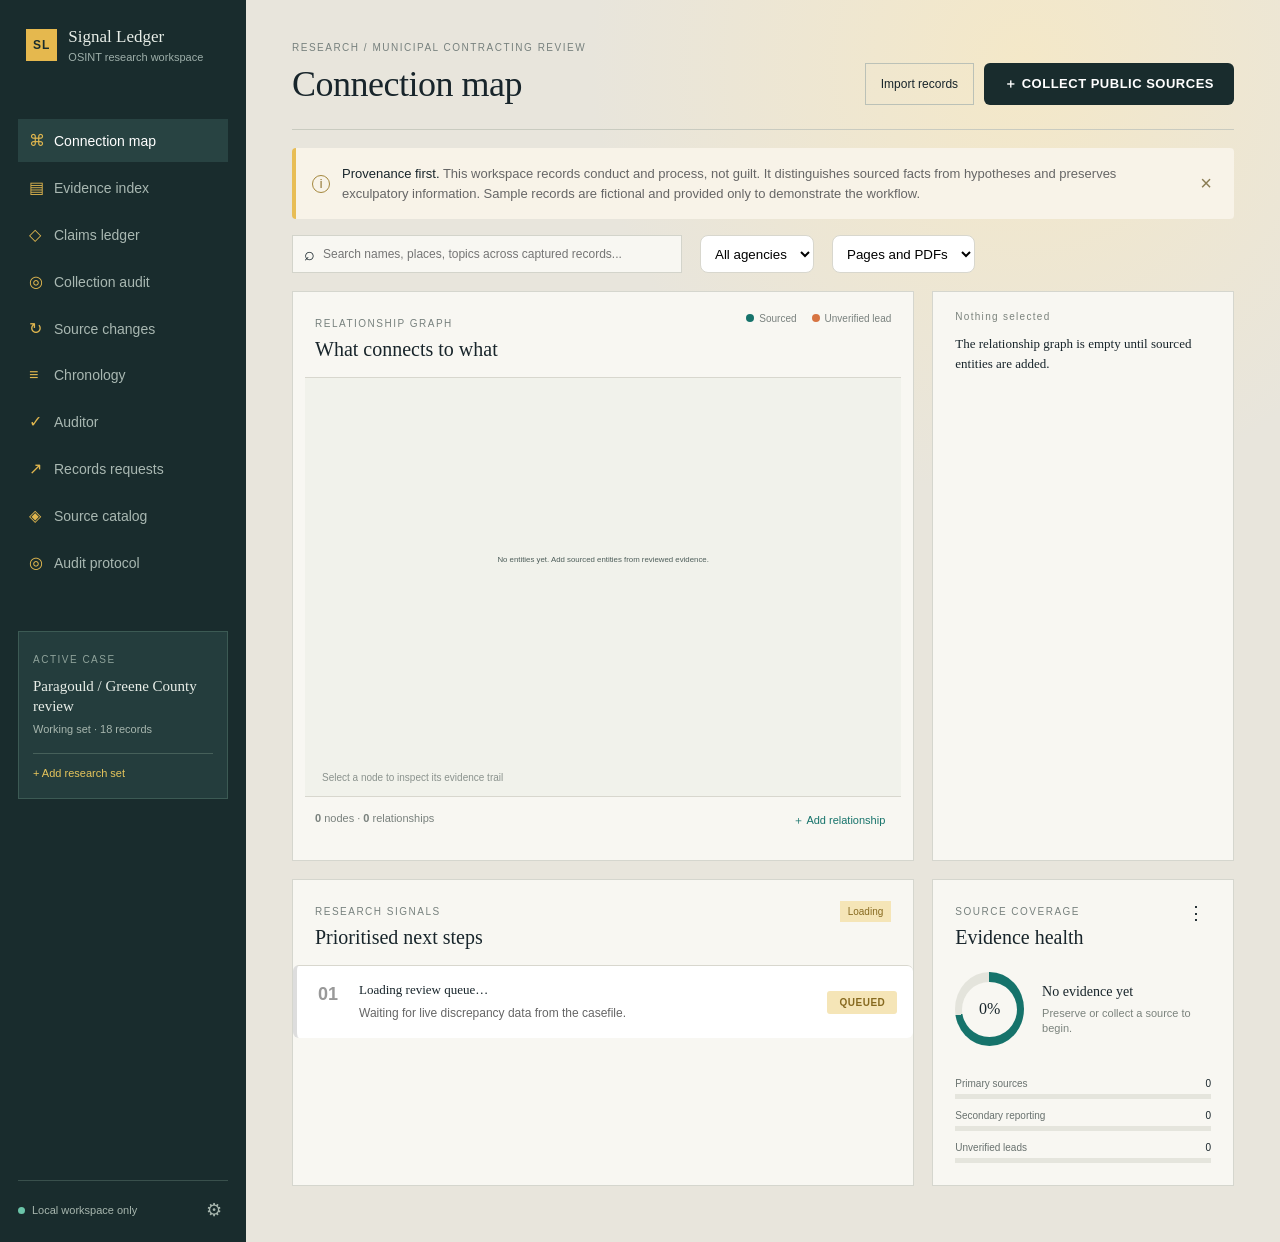
==== commit 52293e51: "Add working search UI; fix hidden views and misleading empty states - Wire toolbar search to capture" ====
--- a/index.html
+++ b/index.html
@@ -1,4 +1,4 @@
-bn6 <!doctype html>
+<!doctype html>
 <html lang="en">
 <head>
   <meta charset="UTF-8">
@@ -153,7 +153,7 @@
     <main class="main-content">
       <header class="topbar"><div><span class="eyebrow">RESEARCH / MUNICIPAL CONTRACTING REVIEW</span><h1>Connection map</h1></div><div class="top-actions"><input id="record-file" type="file" accept=".json,.csv" hidden><button class="quiet-button" id="import-records">Import records</button><button class="primary-button" id="trigger-collection-button">＋ Collect public sources</button></div></header>
       <section class="notice"><span class="notice-icon">i</span><p><strong>Provenance first.</strong> This workspace records conduct and process, not guilt. It distinguishes sourced facts from hypotheses and preserves exculpatory information. Sample records are fictional and provided only to demonstrate the workflow.</p><button class="close-notice" aria-label="Dismiss notice">×</button></section>
-      <div class="toolbar"><label class="search"><span>⌕</span><input id="search" type="search" placeholder="Search people, entities, sources..." aria-label="Search the research set"></label><div class="segmented"><button class="segment active">All</button><button class="segment">People</button><button class="segment">Entities</button></div><button class="filter-button">☷ Filters <span class="filter-count">2</span></button></div><div id="search-results" class="search-results" hidden></div>
+      <div class="toolbar"><label class="search"><span>⌕</span><input id="search" type="search" placeholder="Search names, places, topics across captured records..." aria-label="Search the research set"></label><select id="search-agency" aria-label="Filter by agency"><option value="">All agencies</option></select><select id="search-kind" aria-label="Filter by file type"><option value="">Pages and PDFs</option><option value="html">Web pages only</option><option value="pdf">PDFs only</option></select></div><div id="search-results" class="search-results" hidden></div>
       <div id="map-view" class="view workspace-grid">
         <section class="map-panel panel"><div class="panel-heading"><div><span class="eyebrow">RELATIONSHIP GRAPH</span><h2>What connects to what</h2></div><div class="legend"><span><i class="fact"></i>Sourced</span><span><i class="lead"></i>Unverified lead</span></div></div><div class="graph-wrap"><svg id="graph" viewBox="0 0 760 470" role="img" aria-label="Relationship graph of sourced entities"></svg><div class="graph-hint">Select a node to inspect its evidence trail</div></div><div class="map-footer"><span><b id="node-count">0</b> nodes · <b id="edge-count">0</b> relationships</span><button class="text-button">＋ Add relationship</button></div></section>
         <aside class="detail-panel panel"><div id="detail-content"></div></aside>
--- a/style-professional.css
+++ b/style-professional.css
@@ -508,3 +508,12 @@
 .foia-agency > summary { cursor: pointer; }
 .foia-item { border-top: 1px solid var(--line, #e5e8ec); padding: 10px 0; }
 .foia-log-heading { margin: 22px 0 8px; }
+
+.toolbar select { margin-left: 8px; padding: 8px 10px; border-radius: 8px; border: 1px solid var(--line, #d9dde3); background: #fff; }
+.search-results { margin: 12px 0; padding: 14px 18px; border: 1px solid var(--line, #d9dde3); border-radius: 8px; background: #fff; max-height: 60vh; overflow: auto; }
+.search-hit { border-top: 1px solid var(--line, #e5e8ec); padding: 10px 0; }
+.search-hit small { display: block; color: #667085; word-break: break-all; }
+.search-hit mark { background: #fff3a3; }
+
+/* Layout rules set display on views; the hidden attribute must always win. */
+[hidden] { display: none !important; }
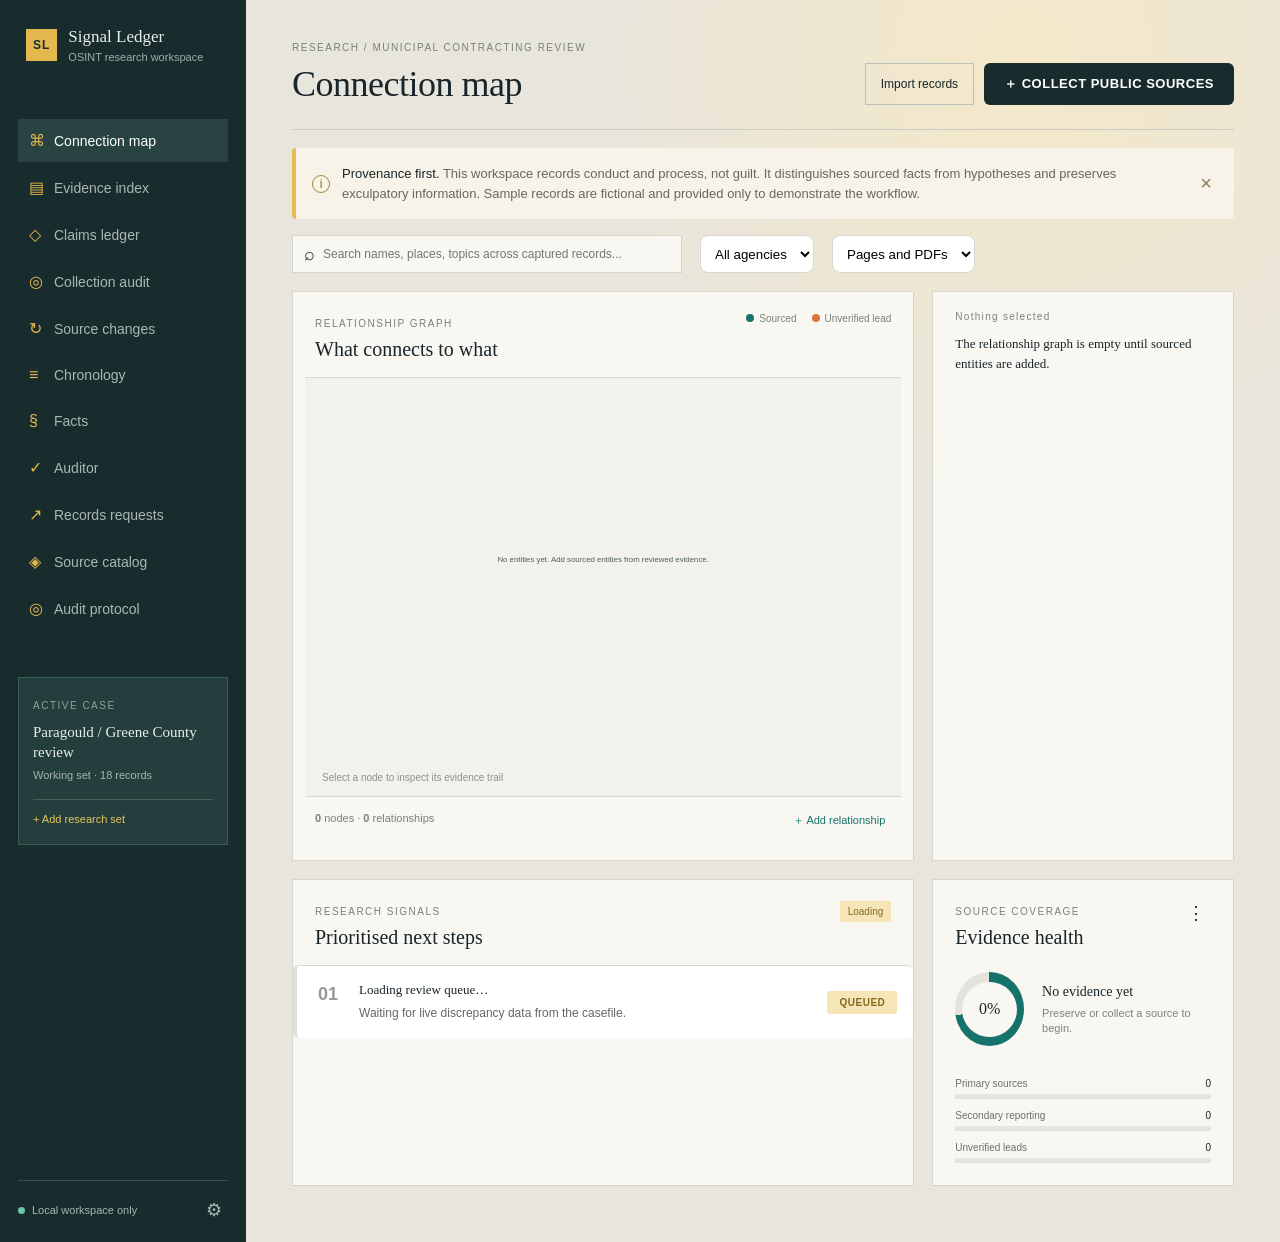
==== commit 31939ce0: "Add structured fact model, extraction, and review workflow - facts.py: deterministic extraction of d" ====
--- a/index.html
+++ b/index.html
@@ -142,6 +142,7 @@
         <button class="nav-item" data-view="audit"><span>◎</span>Collection audit</button>
         <button class="nav-item" data-view="changes"><span>↻</span>Source changes</button>
         <button class="nav-item" data-view="timeline"><span>≡</span>Chronology</button>
+        <button class="nav-item" data-view="facts"><span>§</span>Facts</button>
         <button class="nav-item" data-view="auditor"><span>✓</span>Auditor</button>
         <button class="nav-item" data-view="requests"><span>↗</span>Records requests</button>
           <button class="nav-item" data-view="sources"><span>◈</span>Source catalog</button>
@@ -190,6 +191,14 @@
         <section id="audit-view" class="view panel full-view" hidden><div class="panel-heading"><div><span class="eyebrow">AUTOMATED COLLECTION AUDIT</span><h2>Coverage, limits, and duplicate-content checks</h2></div><button id="run-approved-collection" class="primary-button">Run approved collection</button></div><div id="collection-audit" class="claim-list"><p>Loading collection audit...</p></div></section>
         <section id="changes-view" class="view panel full-view" hidden><div class="panel-heading"><div><span class="eyebrow">SOURCE CHANGE DETECTION</span><h2>Observed changes between public captures</h2></div></div><div id="source-changes" class="claim-list"><p>Comparing source captures...</p></div></section>
         <section id="timeline-view" class="view panel full-view" hidden><div class="panel-heading"><div><span class="eyebrow">CASE CHRONOLOGY</span><h2>Collection, evidence, and questions in order</h2></div></div><div id="timeline-list" class="timeline-list"><p>Loading chronology...</p></div></section>
+        <section id="facts-view" class="view panel full-view" hidden><div class="panel-heading"><div><span class="eyebrow">STRUCTURED FACTS</span><h2>Confirm what each document actually says</h2></div><span class="score" id="facts-count">0 facts</span></div>
+          <p class="request-note"><strong>How this works.</strong> Dates, amounts, and vote tallies are read from a preserved source by fixed rules. Each starts as <em>proposed</em> with its exact passage. Only facts you confirm are used by the comparison and hypothesis engines. Rejecting needs a note.</p>
+          <div id="facts-withheld" class="request-note" hidden></div>
+          <div class="form-row"><div class="form-group"><label for="facts-reviewer">Your name (reviewer)</label><input id="facts-reviewer" autocomplete="name"></div>
+            <div class="form-group"><label for="facts-status-filter">Show</label><select id="facts-status-filter"><option value="proposed">Awaiting review</option><option value="confirmed">Confirmed</option><option value="rejected">Rejected</option><option value="">All</option></select></div></div>
+          <div class="form-row"><div class="form-group"><label for="facts-evidence">Preserved file</label><select id="facts-evidence"><option value="">Choose a preserved file…</option></select></div><button id="facts-extract-evidence" class="primary-button" type="button">Extract facts</button></div>
+          <div class="form-row"><div class="form-group"><label for="facts-url">Or a captured page / PDF (exact URL)</label><input id="facts-url" type="url" placeholder="https://…"></div><button id="facts-extract-url" class="primary-button" type="button">Extract facts</button></div>
+          <div class="table-wrap"><table><thead><tr><th>Kind</th><th>Value</th><th>Exact passage</th><th>Source</th><th>Status</th></tr></thead><tbody id="facts-body"><tr><td colspan="5">No facts yet. Preserve a document, then extract.</td></tr></tbody></table></div></section>
         <section id="auditor-view" class="view panel full-view" hidden><div class="panel-heading"><div><span class="eyebrow">INTEGRITY AUDITOR</span><h2>Append-only audit ledger verification</h2></div><div class="top-actions"><button id="harden-evidence-button" class="quiet-button">Harden local access</button><button id="create-backup-button" class="primary-button">Create verified backup</button></div></div><div id="security-status" class="claim-list"><p>Checking local access...</p></div><div id="backup-status" class="claim-list"><p>Checking backup status...</p></div><div id="auditor-status" class="claim-list"><p>Verifying audit ledger...</p></div></section>
       <section id="requests-view" class="view panel full-view" hidden><div class="panel-heading"><div><span class="eyebrow">ARKANSAS PUBLIC RECORDS ROADMAP</span><h2>Turn an open question into a request</h2></div><span class="score">Verify current rules with counsel</span></div><div class="request-grid"><article><span class="request-step">01</span><h3>Define the record</h3><p>Describe the agency-held record, date range, custodian, and preferred format. Request records, not conclusions about a person.</p><button class="text-button">＋ Start a request</button></article><article><span class="request-step">02</span><h3>Use the right law</h3><p>For Paragould or Greene County, start with an Arkansas public-records request to the record-holding agency. Federal FOIA is for federal agencies.</p><button class="text-button">View jurisdiction notes</button></article><article><span class="request-step">03</span><h3>Preserve the response</h3><p>Log submission time, tracking number, correspondence, fees, redactions, and the exact files received back into the evidence index.</p><button class="text-button">＋ Add request log</button></article></div><div id="foia-plan" class="foia-plan"><p>Loading suggested records requests…</p></div><h3 class="foia-log-heading">Request log</h3><div class="table-wrap"><table><thead><tr><th>Records requested</th><th>Agency</th><th>Custodian</th><th>Status</th></tr></thead><tbody><tr><td colspan="4">No requests logged yet. Use the plan above to draft your first request.</td></tr></tbody></table></div><div class="request-note"><strong>Research guardrail</strong><span>Use exact dates and record descriptions, request segregable non-exempt portions, expect lawful redactions, and preserve denials for attorney review or any available appeal process. This tool is a research organizer, not legal advice.</span></div></section>
       <section id="protocol-view" class="view panel full-view" hidden><div class="panel-heading"><div><span class="eyebrow">FIELD GUIDE / VERIFIED AUDIT</span><h2>Build a case that survives scrutiny</h2></div><span class="score">0 of 8 complete</span></div><div class="protocol-list"><article><span>01</span><div><h3>Write the audit question</h3><p>Choose one testable question, such as whether a procurement followed the published process or whether a disclosed relationship required recusal.</p></div><button class="quiet-button">Open worksheet</button></article><article><span>02</span><div><h3>Freeze the scope</h3><p>Set Paragould and Greene County, a date range, named agencies, and record types. Do not expand scope because a name appears in a document.</p></div><button class="quiet-button">Set scope</button></article><article><span>03</span><div><h3>Collect public social evidence lawfully</h3><p>Capture only publicly viewable posts, complaints, and videos using permitted access. Record the original URL, account name, post time, capture time, platform, and a hash or unchanged download when allowed.</p></div><button class="quiet-button">Add social source</button></article><article><span>04</span><div><h3>Build the source register</h3><p>For every item, record the issuing body, exact URL or file, publication date, capture date, page or paragraph, and local hash when possible.</p></div><button class="quiet-button">Open evidence index</button></article><article><span>05</span><div><h3>Separate fact from inference</h3><p>Label each statement as sourced fact, reasonable inference, or unresolved lead. A complaint, shared address, or meeting is not proof of misconduct.</p></div><button class="quiet-button">Review labels</button></article><article><span>06</span><div><h3>Request the missing records</h3><p>Ask the record custodian for narrowly described public records. Preserve fees, delays, exemptions, redactions, denials, and appeal deadlines.</p></div><button class="quiet-button">Open request roadmap</button></article><article><span>07</span><div><h3>Corroborate independently</h3><p>Confirm important claims with a second primary source, a separate custodian, or an on-the-record response. Log contradictions instead of hiding them.</p></div><button class="quiet-button">Add corroboration</button></article><article><span>08</span><div><h3>Run a pre-publication review</h3><p>Have counsel review privacy, defamation, privilege, sealed records, retaliation risk, platform terms, and the difference between an allegation and a proven finding.</p></div><button class="quiet-button">Create review task</button></article></div></section>
--- a/style-professional.css
+++ b/style-professional.css
@@ -517,3 +517,7 @@
 
 /* Layout rules set display on views; the hidden attribute must always win. */
 [hidden] { display: none !important; }
+
+#facts-view .form-row .primary-button { align-self: flex-end; width: auto; padding: 10px 18px; }
+#facts-view td small { display: block; color: #667085; }
+#facts-view mark { background: #fff3a3; }
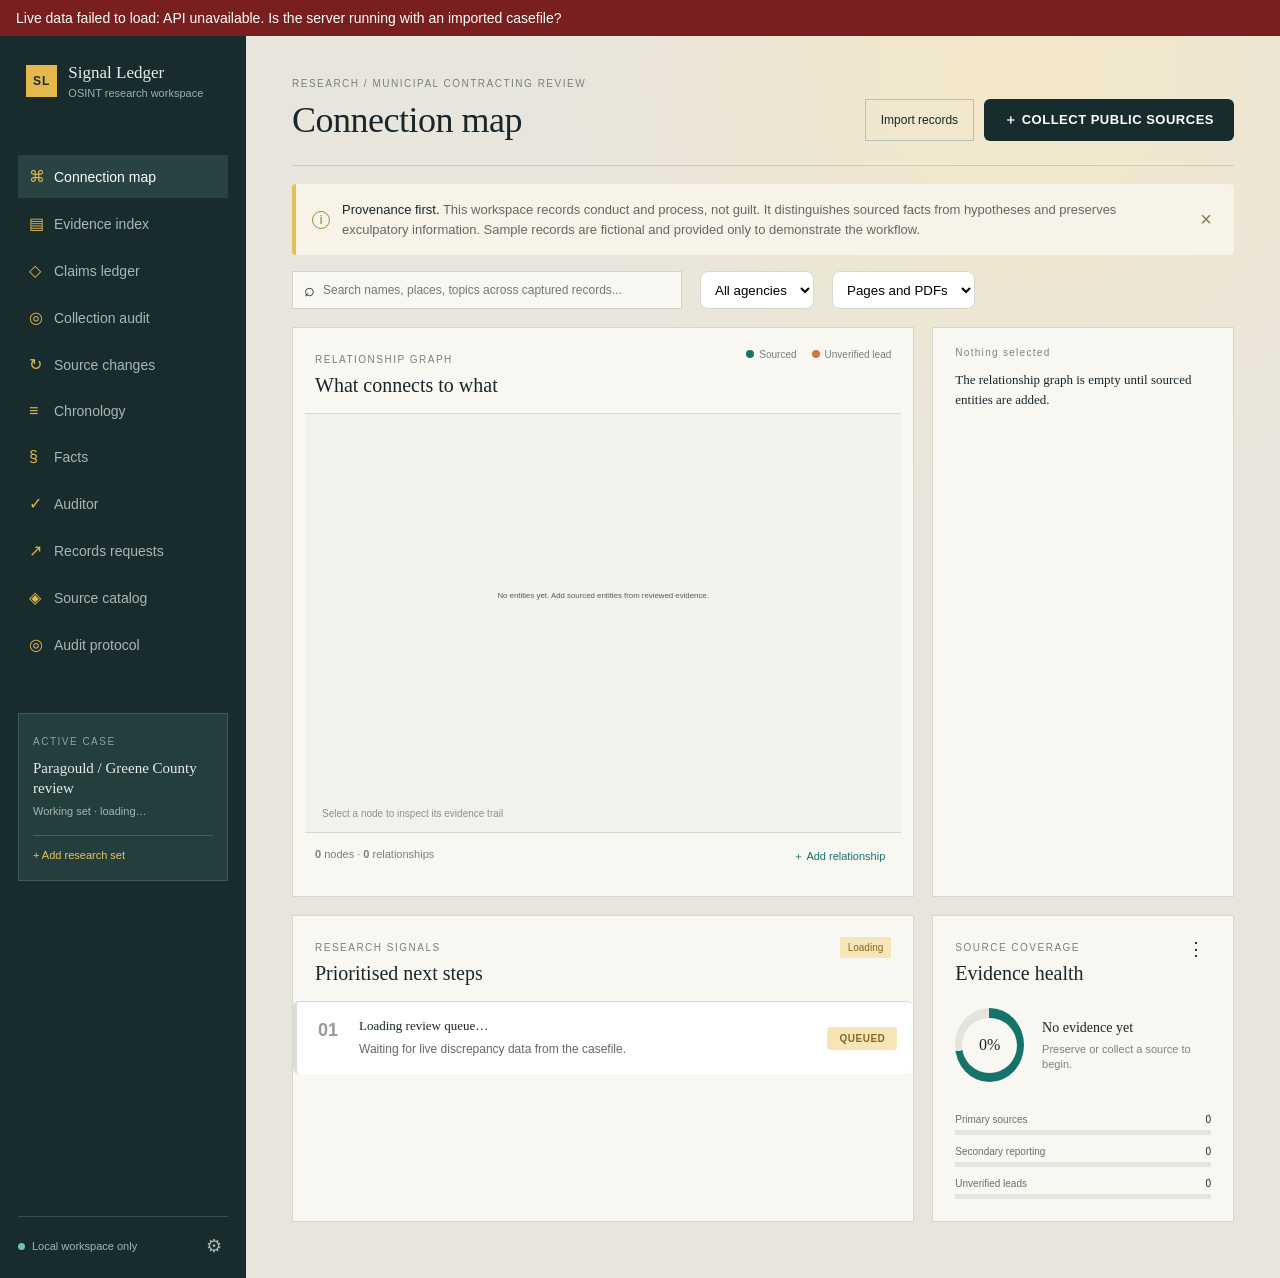
==== commit 99696aa5: "Add verification, lead packet, map, layoff tracker, background jobs, OCR and user records - Human ve" ====
--- a/index.html
+++ b/index.html
@@ -148,7 +148,7 @@
           <button class="nav-item" data-view="sources"><span>◈</span>Source catalog</button>
           <button class="nav-item" data-view="protocol"><span>◎</span>Audit protocol</button>
       </nav>
-      <div class="case-card"><span class="eyebrow">ACTIVE CASE</span><strong>Paragould / Greene County review</strong><p>Working set · 18 records</p><button class="case-action">+ Add research set</button></div>
+      <div class="case-card"><span class="eyebrow">ACTIVE CASE</span><strong>Paragould / Greene County review</strong><p id="working-set">Working set · loading…</p><button class="case-action">+ Add research set</button></div>
       <div class="sidebar-footer"><span class="status-dot"></span>Local workspace only <button class="icon-button" aria-label="Settings">⚙</button></div>
     </aside>
     <main class="main-content">
@@ -187,8 +187,8 @@
           </div>
         </section>
       <section id="evidence-view" class="view panel full-view" hidden><div class="panel-heading"><div><span class="eyebrow">EVIDENCE INDEX</span><h2>Every claim has a trail</h2></div><div class="top-actions"><input id="evidence-file" type="file" hidden><button id="preserve-file-button" class="quiet-button">Preserve local file</button><button id="add-evidence-button" class="primary-button">＋ Add evidence</button></div></div><div class="table-wrap"><table><thead><tr><th>Record</th><th>Type</th><th>Captured</th><th>Confidence</th><th>Linked nodes</th></tr></thead><tbody><tr><td colspan="5">Loading evidence…</td></tr></tbody></table></div></section>
-        <section id="claims-view" class="view panel full-view" hidden><div class="panel-heading"><div><span class="eyebrow">CLAIMS LEDGER</span><h2>Questions, theories, and tested findings</h2></div><div class="top-actions"><button id="print-counsel-packet" class="quiet-button">Open printable packet</button><button id="export-counsel-packet" class="quiet-button">Export counsel packet</button><button id="add-claim-button" class="primary-button">＋ Add claim</button></div></div><div id="research-queue" class="research-queue"><p>Calculating research queue...</p></div><div id="claims-list" class="claim-list"><p>Loading research claims...</p></div></section>
-        <section id="audit-view" class="view panel full-view" hidden><div class="panel-heading"><div><span class="eyebrow">AUTOMATED COLLECTION AUDIT</span><h2>Coverage, limits, and duplicate-content checks</h2></div><button id="run-approved-collection" class="primary-button">Run approved collection</button></div><div id="collection-audit" class="claim-list"><p>Loading collection audit...</p></div></section>
+        <section id="claims-view" class="view panel full-view" hidden><div class="panel-heading"><div><span class="eyebrow">CLAIMS LEDGER</span><h2>Questions, theories, and tested findings</h2></div><div class="top-actions"><button id="print-counsel-packet" class="quiet-button">Open printable packet</button><button id="export-counsel-packet" class="quiet-button">Export counsel packet</button><button id="add-claim-button" class="primary-button">＋ Add claim</button></div></div><section class="ask-records" aria-labelledby="ask-records-heading"><h3 id="ask-records-heading">Ask the records</h3><p>Search captured public pages for evidence related to your question. These are record matches, not an automatically generated answer.</p><form id="ask-records-form"><div class="form-group"><label for="ask-records-question">Your research question</label><textarea id="ask-records-question" name="question" rows="2" maxlength="400" minlength="3" placeholder="Example: What do the captured minutes say about the paving contract?" required></textarea></div><button id="ask-records-submit" type="submit" class="primary-button">Search captured records</button></form><div id="ask-records-results" class="ask-records-results" aria-live="polite"></div></section><div id="research-queue" class="research-queue"><p>Calculating research queue...</p></div><div id="claims-list" class="claim-list"><p>Loading research claims...</p></div></section>
+        <section id="audit-view" class="view panel full-view" hidden><div class="panel-heading"><div><span class="eyebrow">AUTOMATED COLLECTION AUDIT</span><h2>Coverage, limits, and duplicate-content checks</h2></div><div><button id="run-approved-collection" class="primary-button">Run approved collection</button> <button id="run-autopopulate" class="quiet-button">Index and compare collected pages</button> <button id="build-lead-report" class="quiet-button">Build lead report</button></div></div><section class="archive-discovery"><h3>Search historical archives</h3><p>Searches all public Arkansas State Archives Digital Archives collections and digitized U.S. newspaper OCR in the Library of Congress Chronicling America catalog. Matching source text is preserved and indexed for comparison. OCR can be wrong; verify every result against the original. These are two connected archives, not every archive collection that exists.</p><form id="historical-archive-form"><div class="form-group"><label for="archive-query">Names, places, organizations, or phrases</label><input id="archive-query" name="query" minlength="3" maxlength="250" placeholder="e.g., Paragould, Greene County, or a historical company name" required></div><div class="form-row"><div class="form-group"><label for="archive-start-date">Start date (optional)</label><input id="archive-start-date" name="start_date" type="date"></div><div class="form-group"><label for="archive-end-date">End date (optional)</label><input id="archive-end-date" name="end_date" type="date"></div></div><button id="historical-archive-submit" type="submit" class="primary-button">Search and index archives</button></form><div class="archive-coverage"><strong>Not searched yet:</strong> Arkansas State Archives library and microfilm catalogs; local city/county archives beyond indexed pages; court-record databases; paywalled or non-digitized newspapers; historical collections outside these two services. These need separate catalog connectors, authorized access, or records requests.</div><div id="historical-archive-results" class="ask-records-results" aria-live="polite"></div></section><details id="statement-panel"><summary>Add a public statement or cited controversy</summary><form id="statement-form"><label>Link to public post/page <input name="url" required></label> <label>Who said it <input name="author" required></label> <label>Role <input name="role"></label> <label>Platform <input name="platform"></label> <label>Date posted <input name="posted" type="date"></label> <label>Exact quote (max 600 chars) <textarea name="quote" maxlength="600" required></textarea></label> <label><input type="checkbox" name="is_reference"> This is a news report or known controversy (store as a citation, summary in my own words)</label> <button class="primary-button">Save and compare</button></form></details><div id="lead-report-panel" hidden><p><a id="lead-report-download" class="quiet-button" download="signal-ledger-lead-report.md">Download report (.md)</a></p><pre id="lead-report" style="white-space:pre-wrap;max-height:60vh;overflow:auto"></pre></div><div id="collection-audit" class="claim-list"><p>Loading collection audit...</p></div></section>
         <section id="changes-view" class="view panel full-view" hidden><div class="panel-heading"><div><span class="eyebrow">SOURCE CHANGE DETECTION</span><h2>Observed changes between public captures</h2></div></div><div id="source-changes" class="claim-list"><p>Comparing source captures...</p></div></section>
         <section id="timeline-view" class="view panel full-view" hidden><div class="panel-heading"><div><span class="eyebrow">CASE CHRONOLOGY</span><h2>Collection, evidence, and questions in order</h2></div></div><div id="timeline-list" class="timeline-list"><p>Loading chronology...</p></div></section>
         <section id="facts-view" class="view panel full-view" hidden><div class="panel-heading"><div><span class="eyebrow">STRUCTURED FACTS</span><h2>Confirm what each document actually says</h2></div><span class="score" id="facts-count">0 facts</span></div>
--- a/style-professional.css
+++ b/style-professional.css
@@ -210,6 +210,78 @@
   color: #53605a;
 }
 
+.ask-records {
+  margin: 0 22px 18px;
+  padding: 16px;
+  border: 1px solid var(--line);
+  background: #fbfaf6;
+}
+
+.archive-discovery {
+  margin: 0 22px 18px;
+  padding: 16px;
+  border: 1px solid var(--line);
+  background: #fbfaf6;
+}
+
+.archive-discovery h3 {
+  margin: 0 0 6px;
+  font-size: 15px;
+  font-weight: normal;
+}
+
+.archive-discovery > p,
+.archive-coverage {
+  color: #65706b;
+  font-size: 12px;
+  line-height: 1.5;
+}
+
+.archive-discovery > p {
+  margin: 0 0 12px;
+}
+
+.archive-discovery .form-group {
+  margin-bottom: 10px;
+}
+
+.archive-coverage {
+  margin-top: 12px;
+  padding: 10px 12px;
+  background: #f5edcf;
+}
+
+.archive-coverage strong {
+  color: var(--ink);
+}
+
+.ask-records h3 {
+  margin: 0 0 6px;
+  font-size: 15px;
+  font-weight: normal;
+}
+
+.ask-records > p {
+  margin: 0 0 12px;
+  color: #65706b;
+  font-size: 12px;
+  line-height: 1.5;
+}
+
+.ask-records .form-group {
+  margin-bottom: 10px;
+}
+
+.ask-records-results:empty {
+  display: none;
+}
+
+.ask-records-results {
+  margin-top: 14px;
+  font-size: 12px;
+  color: #53605a;
+}
+
 .timeline-list {
   display: grid;
   gap: 0;
